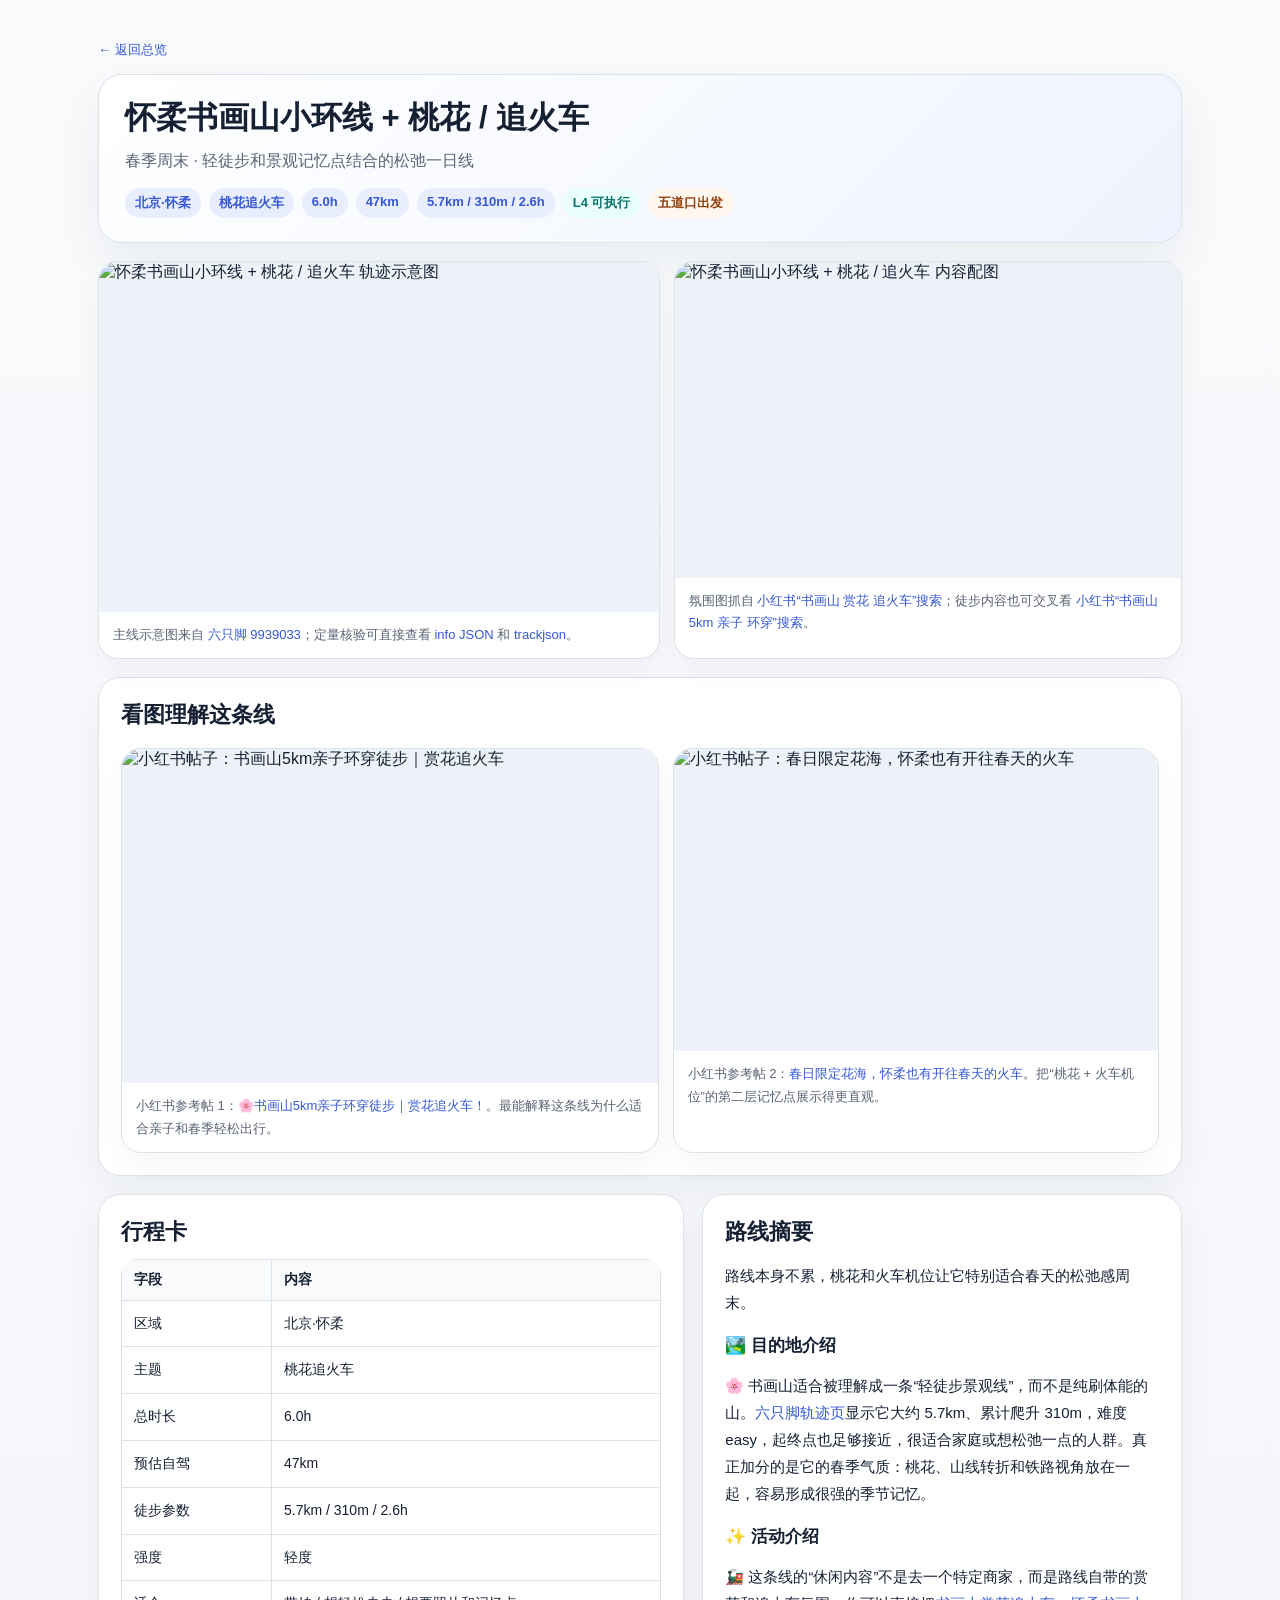
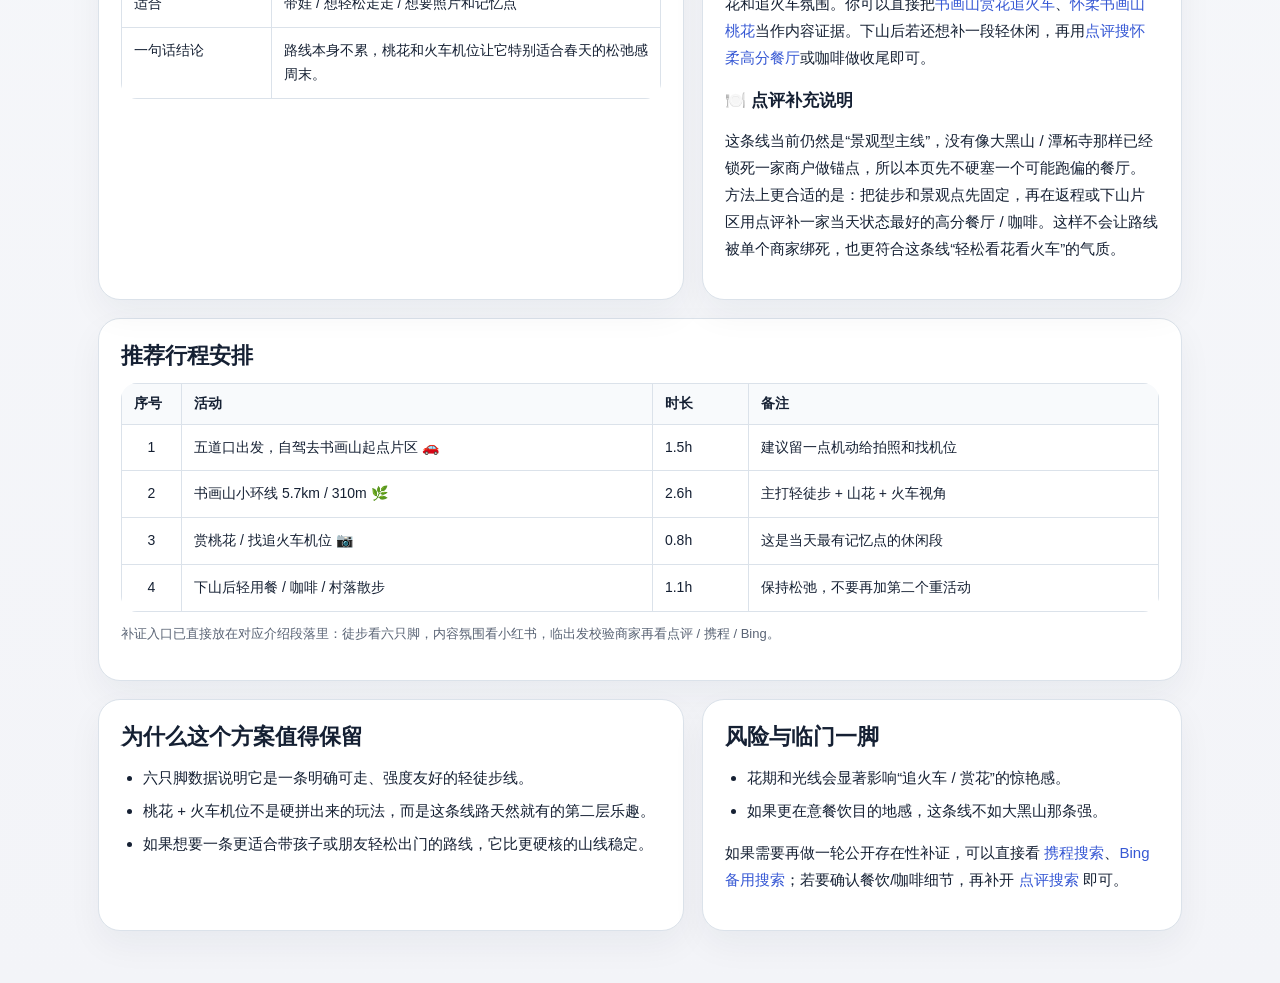
==== pages/春季-怀柔-6.0h-47km-桃花追火车-5.7km310m.html @ e3a27799 "Initial GitHub Pages site for beijing vibe trip" ====
<!doctype html>
<html lang="zh-CN">
<head>
  <meta charset="utf-8" />
  <meta name="viewport" content="width=device-width, initial-scale=1" />
  <title>怀柔书画山小环线 + 桃花 / 追火车</title>
  <style>
:root {
  --bg: #f6f7fb;
  --card: #ffffff;
  --line: #dbe2ea;
  --ink: #152033;
  --muted: #5a6475;
  --accent: #3658d4;
  --accent-soft: #e9eeff;
  --warm: #92400e;
  --warm-soft: #fff7ed;
  --green: #0f766e;
  --green-soft: #e8fffb;
}
* { box-sizing: border-box; }
body {
  margin: 0;
  background: linear-gradient(180deg, #f8fafc 0%, #f3f4f8 100%);
  color: var(--ink);
  font-family: -apple-system, BlinkMacSystemFont, 'Segoe UI', Arial, 'PingFang SC', 'Microsoft YaHei', sans-serif;
}
.page { max-width: 1120px; margin: 0 auto; padding: 28px 18px 52px; }
.hero {
  background: linear-gradient(135deg, #ffffff 0%, #eef3ff 100%);
  border: 1px solid var(--line);
  border-radius: 24px;
  padding: 24px 26px;
  box-shadow: 0 18px 45px rgba(20, 32, 51, 0.06);
}
h1 { margin: 0 0 10px; font-size: 31px; line-height: 1.2; }
.subtitle { color: var(--muted); margin: 0; font-size: 16px; line-height: 1.7; }
.badges { margin-top: 14px; display: flex; gap: 8px; flex-wrap: wrap; }
.badge {
  display: inline-block; padding: 6px 10px; border-radius: 999px; background: var(--accent-soft);
  color: var(--accent); font-size: 13px; font-weight: 600;
}
.badge.warm { background: var(--warm-soft); color: var(--warm); }
.badge.green { background: var(--green-soft); color: var(--green); }
.grid { display: grid; grid-template-columns: 1.1fr 0.9fr; gap: 18px; margin-top: 18px; }
.panel {
  background: var(--card); border: 1px solid var(--line); border-radius: 22px; padding: 22px;
  box-shadow: 0 14px 34px rgba(20, 32, 51, 0.05);
}
.panel h2 { margin: 0 0 12px; font-size: 22px; }
.panel h3 { margin: 18px 0 8px; font-size: 17px; }
.summary, p, li { font-size: 15px; line-height: 1.8; }
table { width: 100%; border-collapse: collapse; overflow: hidden; border-radius: 16px; }
th, td { border: 1px solid var(--line); padding: 11px 12px; vertical-align: top; }
th { background: #f8fafc; text-align: left; font-size: 14px; }
td { font-size: 14px; line-height: 1.7; }
.small-table td:first-child, .small-table th:first-child { width: 150px; }
.schedule-table td:nth-child(1) { width: 60px; text-align: center; }
.schedule-table td:nth-child(3) { width: 96px; white-space: nowrap; }
ul { margin: 8px 0 0; padding-left: 22px; }
li { margin: 6px 0; }
a { color: var(--accent); text-decoration: none; }
a:hover { text-decoration: underline; }
.gallery { display: grid; grid-template-columns: 1.05fr 0.95fr; gap: 14px; margin-top: 18px; }
figure {
  margin: 0; background: #fff; border: 1px solid var(--line); border-radius: 20px; overflow: hidden;
  box-shadow: 0 12px 28px rgba(20,32,51,.04);
}
figure img { width: 100%; display: block; aspect-ratio: 16/10; object-fit: cover; background: #edf2f8; }
figcaption { padding: 12px 14px; font-size: 13px; color: var(--muted); line-height: 1.7; }
.index-grid { display: grid; grid-template-columns: repeat(auto-fit, minmax(295px, 1fr)); gap: 16px; margin-top: 20px; }
.index-card {
  display: block; overflow: hidden; border-radius: 22px; border: 1px solid var(--line); background: #fff; color: inherit;
  box-shadow: 0 12px 28px rgba(20,32,51,.04);
}
.index-card img { width: 100%; aspect-ratio: 16/10; object-fit: cover; display: block; background: #edf2f8; }
.index-card .inner { padding: 16px 16px 18px; }
.index-card h3 { margin: 0 0 10px; font-size: 20px; }
.index-meta { color: var(--muted); font-size: 14px; line-height: 1.7; }
.note { margin-top: 10px; font-size: 13px; color: var(--muted); }
@media (max-width: 900px) {
  .grid, .gallery { grid-template-columns: 1fr; }
  .page { padding: 18px 12px 36px; }
  h1 { font-size: 26px; }
}
</style>
</head>
<body>
  <div class="page">
    <p class="note"><a href="../index.html">← 返回总览</a></p>
    <section class="hero">
      <h1>怀柔书画山小环线 + 桃花 / 追火车</h1>
      <p class="subtitle">春季周末 · 轻徒步和景观记忆点结合的松弛一日线</p>
      <div class="badges">
        <span class="badge">北京·怀柔</span>
        <span class="badge">桃花追火车</span>
        <span class="badge">6.0h</span>
        <span class="badge">47km</span>
        <span class="badge">5.7km / 310m / 2.6h</span>
        <span class="badge green">L4 可执行</span>
        <span class="badge warm">五道口出发</span>
      </div>
    </section>

    <section class="gallery">
      <figure>
        <img src="http://image-sixfoot.oss.genghai.com/data/foooooot/html/media/upload/sketch/2026/04/11/1775894471572.png" alt="怀柔书画山小环线 + 桃花 / 追火车 轨迹示意图" loading="lazy" />
        <figcaption>主线示意图来自 <a href="https://www.foooooot.com/trip/9939033/">六只脚 9939033</a>；定量核验可直接查看 <a href="https://www.foooooot.com/client2/trip/9939033/info/">info JSON</a> 和 <a href="https://www.foooooot.com/v4/api/trip/9939033/trackjson">trackjson</a>。</figcaption>
      </figure>
      <figure>
        <img src="https://sns-webpic-qc.xhscdn.com/202604221014/92ab5b9dd58b309988cbd86c4329830c/spectrum/1040g0k031ufub8vuis005nfnchj09ejfh55ih50!nc_n_webp_prv_1" alt="怀柔书画山小环线 + 桃花 / 追火车 内容配图" loading="lazy" referrerpolicy="no-referrer" />
        <figcaption>氛围图抓自 <a href="https://www.xiaohongshu.com/search_result?keyword=%E4%B9%A6%E7%94%BB%E5%B1%B1%20%E8%B5%8F%E8%8A%B1%20%E8%BF%BD%E7%81%AB%E8%BD%A6&type=51">小红书“书画山 赏花 追火车”搜索</a>；徒步内容也可交叉看 <a href="https://www.xiaohongshu.com/search_result?keyword=%E4%B9%A6%E7%94%BB%E5%B1%B1%205km%20%E4%BA%B2%E5%AD%90%20%E7%8E%AF%E7%A9%BF&type=51">小红书“书画山 5km 亲子 环穿”搜索</a>。</figcaption>
      </figure>
    </section>

    <section class="panel" style="margin-top:18px;">
      <h2>看图理解这条线</h2>
      <div class="gallery">
        <figure>
          <img src="https://sns-webpic-qc.xhscdn.com/202604221406/7f3953b9967867f231ad42f3e48b6224/spectrum/1040g0k031ufub8vuis005nfnchj09ejfh55ih50!nc_n_webp_mw_1" alt="小红书帖子：书画山5km亲子环穿徒步｜赏花追火车" loading="lazy" referrerpolicy="no-referrer" />
          <figcaption>小红书参考帖 1：<a href="https://www.xiaohongshu.com/search_result/69cf220b000000002202732d?xsec_token=ABknoHlu6gVcjB_QiBsuIT-DBcQ8zbVPma1OoqaRUe-Eo=&xsec_source=">🌸书画山5km亲子环穿徒步｜赏花追火车！</a>。最能解释这条线为什么适合亲子和春季轻松出行。</figcaption>
        </figure>
        <figure>
          <img src="https://sns-webpic-qc.xhscdn.com/202604221406/5567fdaa4859241bd1a43febe12daeda/notes_pre_post/1040g3k031tsuu1gon8005o1r664g8340o0553jo!nc_n_webp_mw_1" alt="小红书帖子：春日限定花海，怀柔也有开往春天的火车" loading="lazy" referrerpolicy="no-referrer" />
          <figcaption>小红书参考帖 2：<a href="https://www.xiaohongshu.com/search_result/69bbcc5c000000002301415f?xsec_token=ABIjJM9Z2nySx8YZ7Ty4fFpFNlsqAHkp45zE-MtHlkte8=&xsec_source=">春日限定花海，怀柔也有开往春天的火车</a>。把“桃花 + 火车机位”的第二层记忆点展示得更直观。</figcaption>
        </figure>
      </div>
    </section>

    <div class="grid">
      <section class="panel">
        <h2>行程卡</h2>
        <table class="small-table"><thead><tr><th>字段</th><th>内容</th></tr></thead><tbody>
          <tr><td>区域</td><td>北京·怀柔</td></tr>
          <tr><td>主题</td><td>桃花追火车</td></tr>
          <tr><td>总时长</td><td>6.0h</td></tr>
          <tr><td>预估自驾</td><td>47km</td></tr>
          <tr><td>徒步参数</td><td>5.7km / 310m / 2.6h</td></tr>
          <tr><td>强度</td><td>轻度</td></tr>
          <tr><td>适合</td><td>带娃 / 想轻松走走 / 想要照片和记忆点</td></tr>
          <tr><td>一句话结论</td><td>路线本身不累，桃花和火车机位让它特别适合春天的松弛感周末。</td></tr>
        </tbody></table>
      </section>
      <section class="panel">
        <h2>路线摘要</h2>
        <p class="summary">路线本身不累，桃花和火车机位让它特别适合春天的松弛感周末。</p>
        <h3>🏞️ 目的地介绍</h3>
        <p>🌸 书画山适合被理解成一条“轻徒步景观线”，而不是纯刷体能的山。<a href="https://www.foooooot.com/trip/9939033/">六只脚轨迹页</a>显示它大约 5.7km、累计爬升 310m，难度 easy，起终点也足够接近，很适合家庭或想松弛一点的人群。真正加分的是它的春季气质：桃花、山线转折和铁路视角放在一起，容易形成很强的季节记忆。</p>
        <h3>✨ 活动介绍</h3>
        <p>🚂 这条线的“休闲内容”不是去一个特定商家，而是路线自带的赏花和追火车氛围。你可以直接把<a href="https://www.xiaohongshu.com/search_result?keyword=%E4%B9%A6%E7%94%BB%E5%B1%B1%20%E8%B5%8F%E8%8A%B1%20%E8%BF%BD%E7%81%AB%E8%BD%A6&type=51">书画山赏花追火车</a>、<a href="https://www.xiaohongshu.com/search_result?keyword=%E6%80%80%E6%9F%94%20%E4%B9%A6%E7%94%BB%E5%B1%B1%20%E6%A1%83%E8%8A%B1&type=51">怀柔书画山桃花</a>当作内容证据。下山后若还想补一段轻休闲，再用<a href="https://www.dianping.com/search/keyword/2/0_%E6%80%80%E6%9F%94%20%E9%AB%98%E5%88%86%20%E9%A4%90%E5%8E%85">点评搜怀柔高分餐厅</a>或咖啡做收尾即可。</p>
        <h3>🍽️ 点评补充说明</h3>
        <p>这条线当前仍然是“景观型主线”，没有像大黑山 / 潭柘寺那样已经锁死一家商户做锚点，所以本页先不硬塞一个可能跑偏的餐厅。方法上更合适的是：把徒步和景观点先固定，再在返程或下山片区用点评补一家当天状态最好的高分餐厅 / 咖啡。这样不会让路线被单个商家绑死，也更符合这条线“轻松看花看火车”的气质。</p>
      </section>
    </div>

    <section class="panel" style="margin-top:18px;">
      <h2>推荐行程安排</h2>
      <table class="schedule-table"><thead><tr><th>序号</th><th>活动</th><th>时长</th><th>备注</th></tr></thead><tbody><tr><td>1</td><td>五道口出发，自驾去书画山起点片区 🚗</td><td>1.5h</td><td>建议留一点机动给拍照和找机位</td></tr><tr><td>2</td><td>书画山小环线 5.7km / 310m 🌿</td><td>2.6h</td><td>主打轻徒步 + 山花 + 火车视角</td></tr><tr><td>3</td><td>赏桃花 / 找追火车机位 📷</td><td>0.8h</td><td>这是当天最有记忆点的休闲段</td></tr><tr><td>4</td><td>下山后轻用餐 / 咖啡 / 村落散步</td><td>1.1h</td><td>保持松弛，不要再加第二个重活动</td></tr></tbody></table>
      <p class="note">补证入口已直接放在对应介绍段落里：徒步看六只脚，内容氛围看小红书，临出发校验商家再看点评 / 携程 / Bing。</p>
    </section>

    <div class="grid">
      <section class="panel">
        <h2>为什么这个方案值得保留</h2>
        <ul><li>六只脚数据说明它是一条明确可走、强度友好的轻徒步线。</li><li>桃花 + 火车机位不是硬拼出来的玩法，而是这条线路天然就有的第二层乐趣。</li><li>如果想要一条更适合带孩子或朋友轻松出门的路线，它比更硬核的山线稳定。</li></ul>
      </section>
      <section class="panel">
        <h2>风险与临门一脚</h2>
        <ul><li>花期和光线会显著影响“追火车 / 赏花”的惊艳感。</li><li>如果更在意餐饮目的地感，这条线不如大黑山那条强。</li></ul>
        <p>如果需要再做一轮公开存在性补证，可以直接看 <a href="https://you.ctrip.com/globalsearch/?keyword=%E4%B9%A6%E7%94%BB%E5%B1%B1">携程搜索</a>、<a href="https://www.bing.com/search?q=%E6%80%80%E6%9F%94%20%E4%B9%A6%E7%94%BB%E5%B1%B1%20%E8%B5%8F%E8%8A%B1%20%E8%BF%BD%E7%81%AB%E8%BD%A6%20%E5%92%96%E5%95%A1">Bing 备用搜索</a>；若要确认餐饮/咖啡细节，再补开 <a href="https://www.dianping.com/search/keyword/2/0_%E6%80%80%E6%9F%94%20%E9%AB%98%E5%88%86%20%E9%A4%90%E5%8E%85">点评搜索</a> 即可。</p>
      </section>
    </div>
  </div>
</body>
</html>
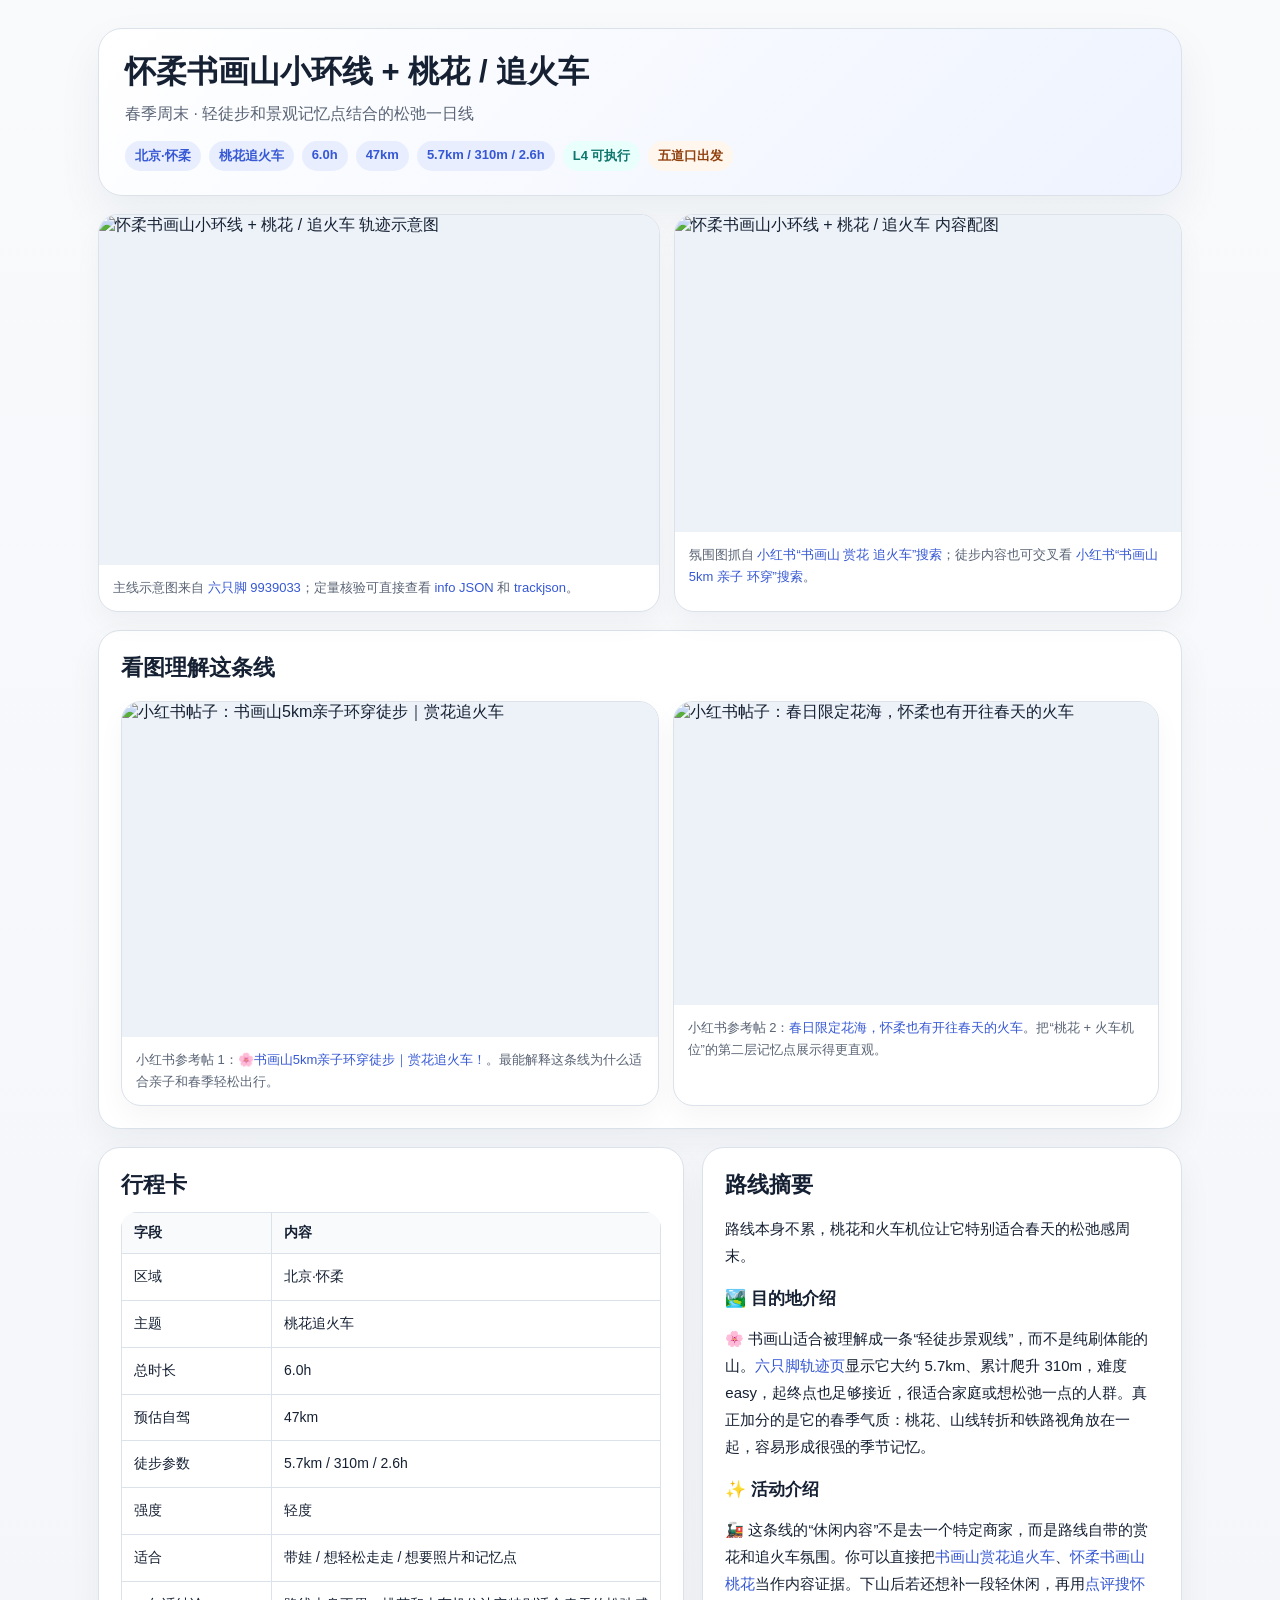
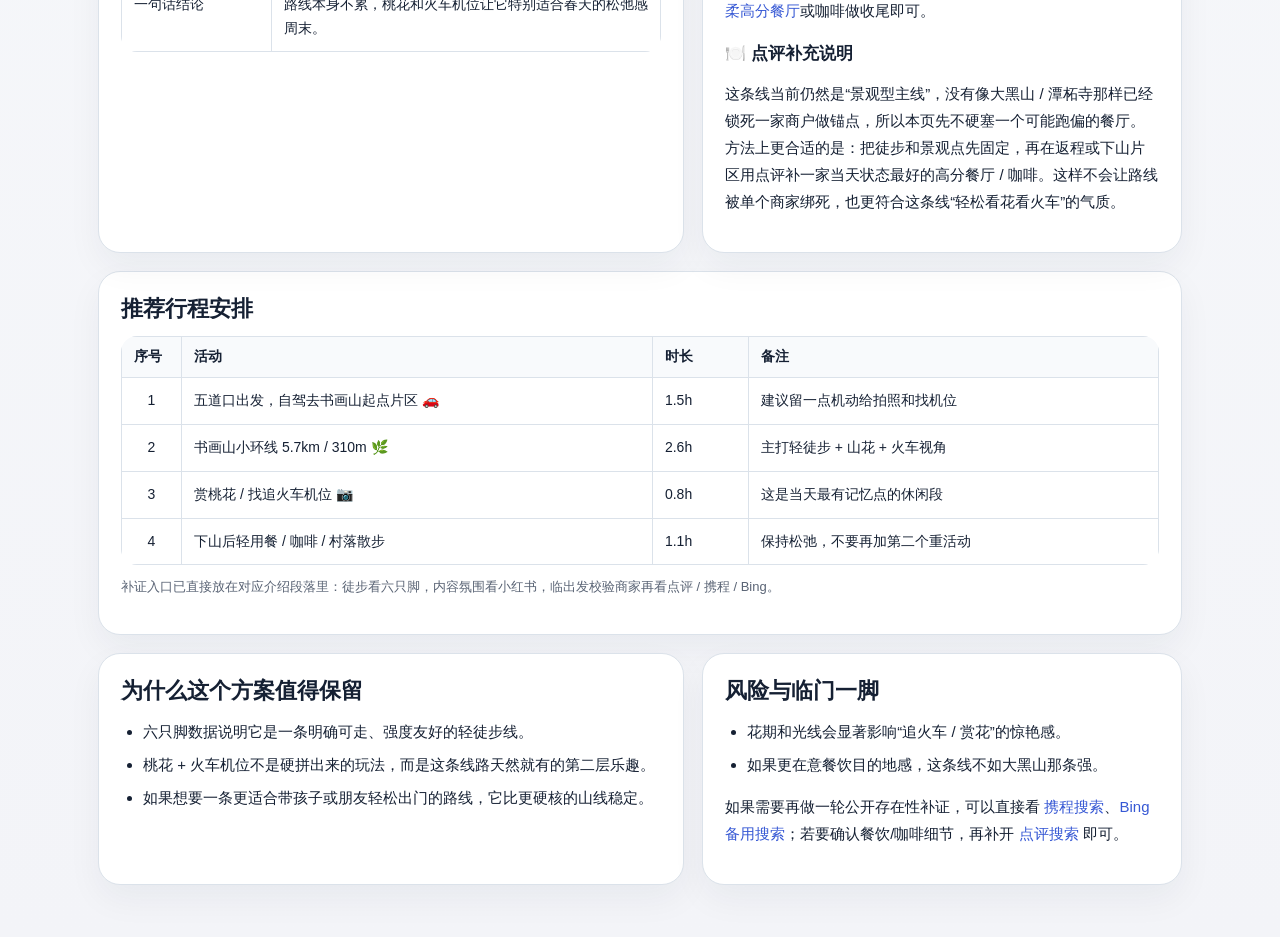
==== commit 3f22421c: "Sync weekend-trips updates: index + 3 route pages" ====
--- a/pages/春季-怀柔-6.0h-47km-桃花追火车-5.7km310m.html
+++ b/pages/春季-怀柔-6.0h-47km-桃花追火车-5.7km310m.html
@@ -87,7 +87,6 @@
 </head>
 <body>
   <div class="page">
-    <p class="note"><a href="../index.html">← 返回总览</a></p>
     <section class="hero">
       <h1>怀柔书画山小环线 + 桃花 / 追火车</h1>
       <p class="subtitle">春季周末 · 轻徒步和景观记忆点结合的松弛一日线</p>
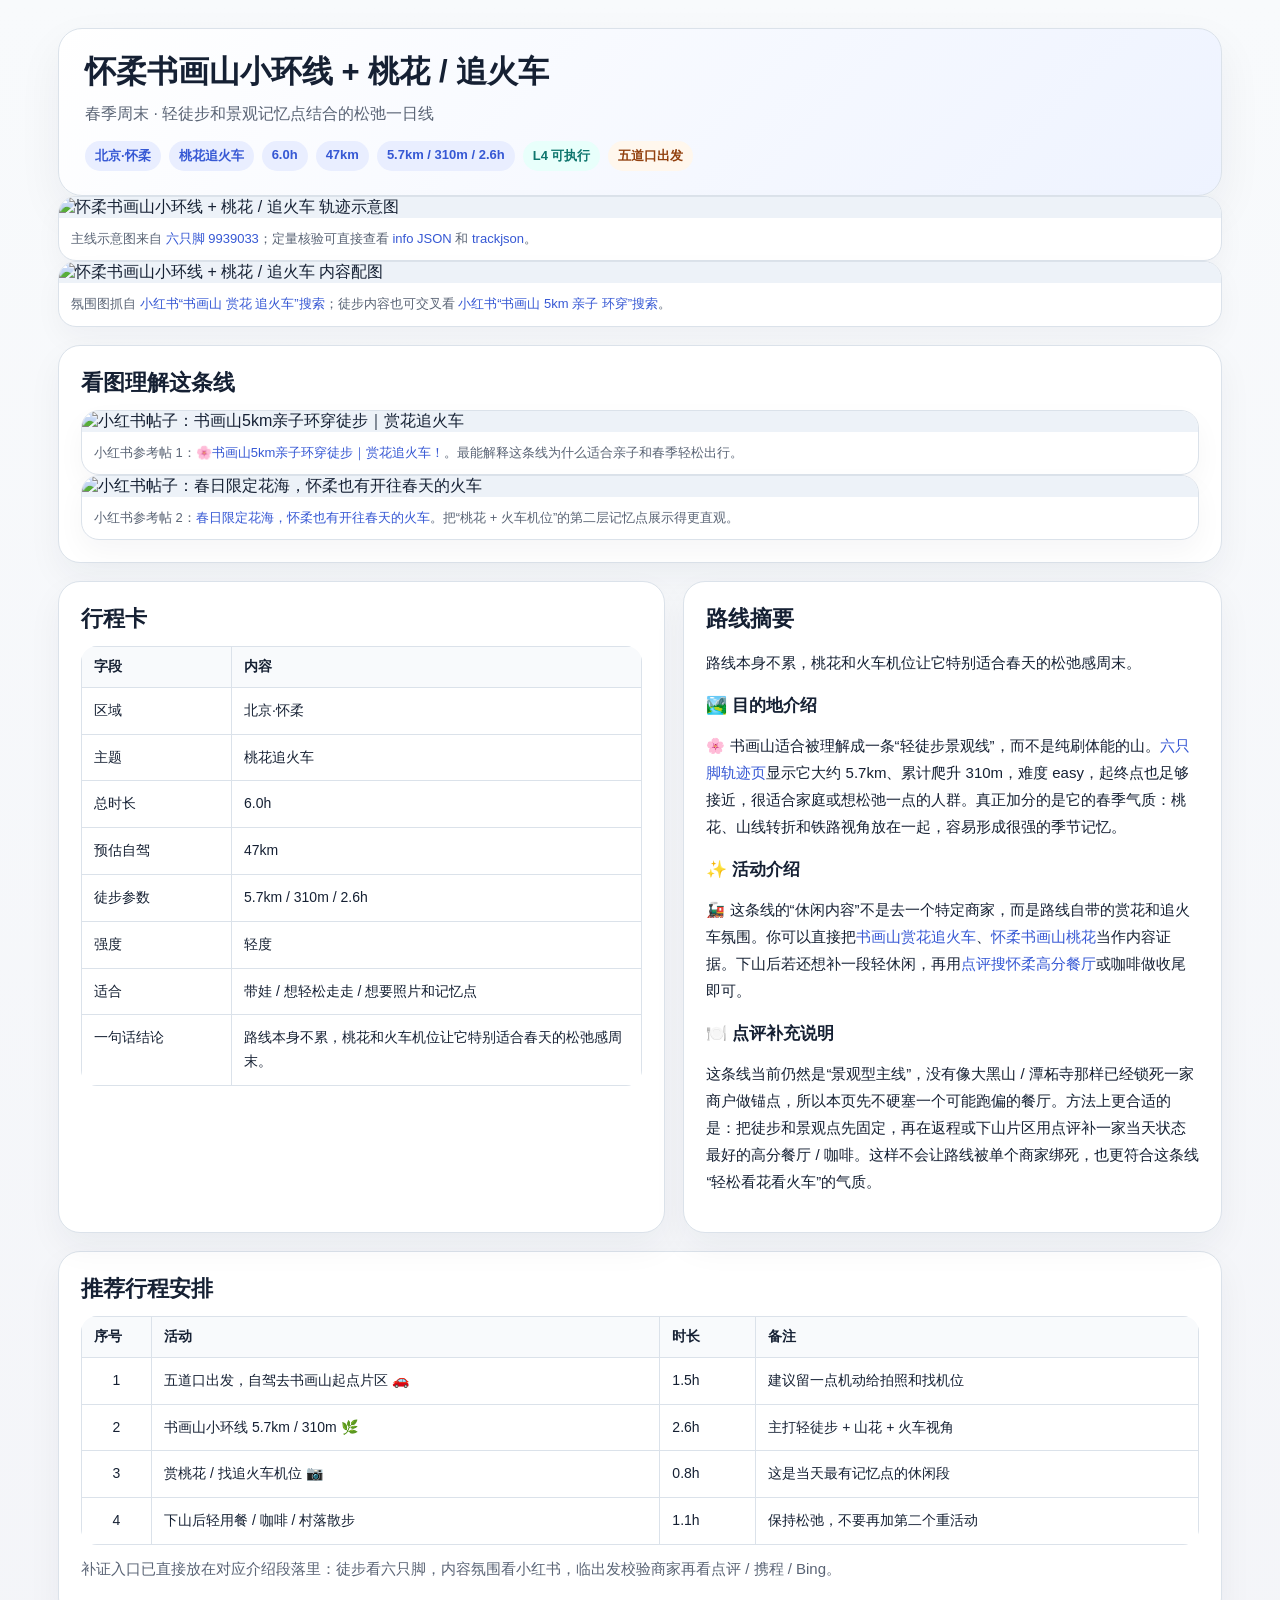
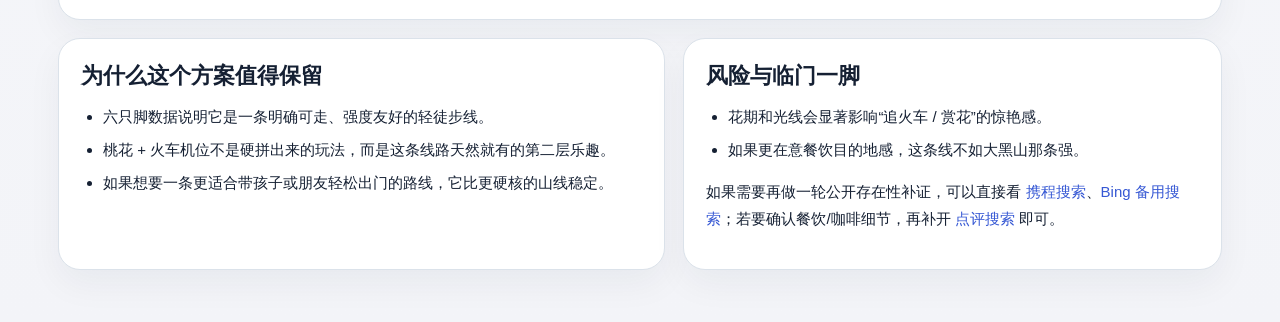
==== commit 81fd4155: "layout: tailwind + shared.css; index masonry with natural aspect + mini dianping cards" ====
--- a/pages/春季-怀柔-6.0h-47km-桃花追火车-5.7km310m.html
+++ b/pages/春季-怀柔-6.0h-47km-桃花追火车-5.7km310m.html
@@ -4,86 +4,8 @@
   <meta charset="utf-8" />
   <meta name="viewport" content="width=device-width, initial-scale=1" />
   <title>怀柔书画山小环线 + 桃花 / 追火车</title>
-  <style>
-:root {
-  --bg: #f6f7fb;
-  --card: #ffffff;
-  --line: #dbe2ea;
-  --ink: #152033;
-  --muted: #5a6475;
-  --accent: #3658d4;
-  --accent-soft: #e9eeff;
-  --warm: #92400e;
-  --warm-soft: #fff7ed;
-  --green: #0f766e;
-  --green-soft: #e8fffb;
-}
-* { box-sizing: border-box; }
-body {
-  margin: 0;
-  background: linear-gradient(180deg, #f8fafc 0%, #f3f4f8 100%);
-  color: var(--ink);
-  font-family: -apple-system, BlinkMacSystemFont, 'Segoe UI', Arial, 'PingFang SC', 'Microsoft YaHei', sans-serif;
-}
-.page { max-width: 1120px; margin: 0 auto; padding: 28px 18px 52px; }
-.hero {
-  background: linear-gradient(135deg, #ffffff 0%, #eef3ff 100%);
-  border: 1px solid var(--line);
-  border-radius: 24px;
-  padding: 24px 26px;
-  box-shadow: 0 18px 45px rgba(20, 32, 51, 0.06);
-}
-h1 { margin: 0 0 10px; font-size: 31px; line-height: 1.2; }
-.subtitle { color: var(--muted); margin: 0; font-size: 16px; line-height: 1.7; }
-.badges { margin-top: 14px; display: flex; gap: 8px; flex-wrap: wrap; }
-.badge {
-  display: inline-block; padding: 6px 10px; border-radius: 999px; background: var(--accent-soft);
-  color: var(--accent); font-size: 13px; font-weight: 600;
-}
-.badge.warm { background: var(--warm-soft); color: var(--warm); }
-.badge.green { background: var(--green-soft); color: var(--green); }
-.grid { display: grid; grid-template-columns: 1.1fr 0.9fr; gap: 18px; margin-top: 18px; }
-.panel {
-  background: var(--card); border: 1px solid var(--line); border-radius: 22px; padding: 22px;
-  box-shadow: 0 14px 34px rgba(20, 32, 51, 0.05);
-}
-.panel h2 { margin: 0 0 12px; font-size: 22px; }
-.panel h3 { margin: 18px 0 8px; font-size: 17px; }
-.summary, p, li { font-size: 15px; line-height: 1.8; }
-table { width: 100%; border-collapse: collapse; overflow: hidden; border-radius: 16px; }
-th, td { border: 1px solid var(--line); padding: 11px 12px; vertical-align: top; }
-th { background: #f8fafc; text-align: left; font-size: 14px; }
-td { font-size: 14px; line-height: 1.7; }
-.small-table td:first-child, .small-table th:first-child { width: 150px; }
-.schedule-table td:nth-child(1) { width: 60px; text-align: center; }
-.schedule-table td:nth-child(3) { width: 96px; white-space: nowrap; }
-ul { margin: 8px 0 0; padding-left: 22px; }
-li { margin: 6px 0; }
-a { color: var(--accent); text-decoration: none; }
-a:hover { text-decoration: underline; }
-.gallery { display: grid; grid-template-columns: 1.05fr 0.95fr; gap: 14px; margin-top: 18px; }
-figure {
-  margin: 0; background: #fff; border: 1px solid var(--line); border-radius: 20px; overflow: hidden;
-  box-shadow: 0 12px 28px rgba(20,32,51,.04);
-}
-figure img { width: 100%; display: block; aspect-ratio: 16/10; object-fit: cover; background: #edf2f8; }
-figcaption { padding: 12px 14px; font-size: 13px; color: var(--muted); line-height: 1.7; }
-.index-grid { display: grid; grid-template-columns: repeat(auto-fit, minmax(295px, 1fr)); gap: 16px; margin-top: 20px; }
-.index-card {
-  display: block; overflow: hidden; border-radius: 22px; border: 1px solid var(--line); background: #fff; color: inherit;
-  box-shadow: 0 12px 28px rgba(20,32,51,.04);
-}
-.index-card img { width: 100%; aspect-ratio: 16/10; object-fit: cover; display: block; background: #edf2f8; }
-.index-card .inner { padding: 16px 16px 18px; }
-.index-card h3 { margin: 0 0 10px; font-size: 20px; }
-.index-meta { color: var(--muted); font-size: 14px; line-height: 1.7; }
-.note { margin-top: 10px; font-size: 13px; color: var(--muted); }
-@media (max-width: 900px) {
-  .grid, .gallery { grid-template-columns: 1fr; }
-  .page { padding: 18px 12px 36px; }
-  h1 { font-size: 26px; }
-}
-</style>
+  <script src="https://cdn.tailwindcss.com"></script>
+  <link rel="stylesheet" href="../assets/shared.css" />
 </head>
 <body>
   <div class="page">
--- a/assets/shared.css
+++ b/assets/shared.css
@@ -0,0 +1,126 @@
+/* beijing-vibe-trip shared layout — used by index.html + pages/*.html
+   Paired with Tailwind CDN. Keeps design tokens + complex atoms that are
+   awkward to express purely with Tailwind utilities. */
+:root {
+  --bg: #f6f7fb;
+  --card: #ffffff;
+  --line: #dbe2ea;
+  --ink: #152033;
+  --muted: #5a6475;
+  --accent: #3658d4;
+  --accent-soft: #e9eeff;
+  --warm: #92400e;
+  --warm-soft: #fff7ed;
+  --green: #0f766e;
+  --green-soft: #e8fffb;
+  --star: #f59e0b;
+}
+* { box-sizing: border-box; }
+body {
+  margin: 0;
+  background: linear-gradient(180deg, #f8fafc 0%, #f3f4f8 100%);
+  color: var(--ink);
+  font-family: -apple-system, BlinkMacSystemFont, 'Segoe UI', Arial, 'PingFang SC', 'Microsoft YaHei', sans-serif;
+}
+.page { max-width: 1200px; margin: 0 auto; padding: 28px 18px 52px; }
+
+/* ---- hero ---- */
+.hero {
+  background: linear-gradient(135deg, #ffffff 0%, #eef3ff 100%);
+  border: 1px solid var(--line);
+  border-radius: 24px;
+  padding: 24px 26px;
+  box-shadow: 0 18px 45px rgba(20, 32, 51, 0.06);
+}
+.hero h1 { margin: 0 0 10px; font-size: 31px; line-height: 1.2; }
+.subtitle { color: var(--muted); margin: 0; font-size: 16px; line-height: 1.7; }
+
+/* ---- badges ---- */
+.badges { margin-top: 14px; display: flex; gap: 8px; flex-wrap: wrap; }
+.badge { display: inline-block; padding: 6px 10px; border-radius: 999px;
+  background: var(--accent-soft); color: var(--accent); font-size: 13px; font-weight: 600; }
+.badge.warm  { background: var(--warm-soft);  color: var(--warm); }
+.badge.green { background: var(--green-soft); color: var(--green); }
+
+/* ---- panel / layout ---- */
+.grid { display: grid; grid-template-columns: 1.06fr 0.94fr; gap: 18px; margin-top: 18px; }
+.panel { background: var(--card); border: 1px solid var(--line); border-radius: 22px; padding: 22px;
+  box-shadow: 0 14px 34px rgba(20, 32, 51, 0.05); }
+.panel h2 { margin: 0 0 12px; font-size: 22px; }
+.panel h3 { margin: 18px 0 8px; font-size: 17px; }
+.summary, .panel p, .panel li { font-size: 15px; line-height: 1.8; }
+
+table { width: 100%; border-collapse: collapse; overflow: hidden; border-radius: 16px; }
+th, td { border: 1px solid var(--line); padding: 11px 12px; vertical-align: top; }
+th { background: #f8fafc; text-align: left; font-size: 14px; }
+td { font-size: 14px; line-height: 1.7; }
+.small-table td:first-child, .small-table th:first-child { width: 150px; }
+.schedule-table td:nth-child(1) { width: 70px; text-align: center; }
+.schedule-table td:nth-child(3) { width: 96px; white-space: nowrap; }
+
+ul { margin: 8px 0 0; padding-left: 22px; }
+li { margin: 6px 0; }
+a { color: var(--accent); text-decoration: none; }
+a:hover { text-decoration: underline; }
+
+/* ---- masonry (page figures + index cards) ---- */
+.masonry {
+  column-count: 3; column-gap: 12px; margin-top: 18px;
+}
+.masonry > * { break-inside: avoid; display: block; width: 100%; margin: 0 0 12px; }
+figure { margin: 0; background: #fff; border: 1px solid var(--line); border-radius: 18px; overflow: hidden;
+  box-shadow: 0 12px 28px rgba(20,32,51,.04); }
+figure img { width: 100%; height: auto; display: block; background: #edf2f8; }
+figcaption { padding: 10px 12px; font-size: 13px; color: var(--muted); line-height: 1.7; }
+.note { margin-top: 10px; font-size: 13px; color: var(--muted); }
+.source-grid { display:grid; gap:14px; grid-template-columns: repeat(auto-fit, minmax(240px, 1fr)); }
+.source-card { border:1px solid var(--line); border-radius:18px; padding:14px 15px; background:#fbfcff; }
+.source-card strong { display:block; margin-bottom:6px; }
+
+/* ---- index: masonry card grid, compact, no-crop hero image ---- */
+.index-masonry {
+  column-count: 3; column-gap: 12px; margin-top: 18px;
+}
+.index-card {
+  display: block; width: 100%; margin: 0 0 12px;
+  break-inside: avoid;
+  overflow: hidden; border-radius: 20px; border: 1px solid var(--line); background: #fff; color: inherit;
+  box-shadow: 0 10px 24px rgba(20,32,51,.05);
+  transition: transform .2s ease, box-shadow .2s ease;
+}
+.index-card:hover { transform: translateY(-2px); box-shadow: 0 16px 34px rgba(20,32,51,.08); }
+/* image: preserve natural aspect ratio, no crop */
+.index-card img { width: 100%; height: auto; display: block; background: #edf2f8; }
+.index-card .inner { padding: 14px 14px 16px; }
+.index-card h3 { margin: 0 0 8px; font-size: 18px; line-height: 1.35; }
+.index-meta { color: var(--muted); font-size: 13.5px; line-height: 1.7; }
+
+/* ---- mini dianping card inside index-card ---- */
+.mini-dp {
+  margin-top: 10px;
+  border-top: 1px dashed var(--line);
+  padding-top: 10px;
+  display: flex; flex-direction: column; gap: 6px;
+}
+.mini-dp-row {
+  display: flex; align-items: baseline; gap: 8px;
+  font-size: 13px; color: var(--ink);
+}
+.mini-dp-row .name { font-weight: 600; flex: 1 1 auto; min-width: 0;
+  white-space: nowrap; overflow: hidden; text-overflow: ellipsis; }
+.mini-dp-row .star { color: var(--star); font-weight: 700; white-space: nowrap; }
+.mini-dp-row .meta { color: var(--muted); font-size: 12.5px; white-space: nowrap; }
+.mini-dp-empty { color: var(--muted); font-size: 12.5px; font-style: italic; }
+
+/* ---- responsive columns ---- */
+@media (max-width: 1100px) {
+  .masonry, .index-masonry { column-count: 2; }
+}
+@media (max-width: 900px) {
+  .grid { grid-template-columns: 1fr; }
+  .page { padding: 18px 12px 36px; }
+  .hero h1 { font-size: 26px; }
+}
+@media (max-width: 640px) {
+  .masonry, .index-masonry { column-count: 1; }
+}
